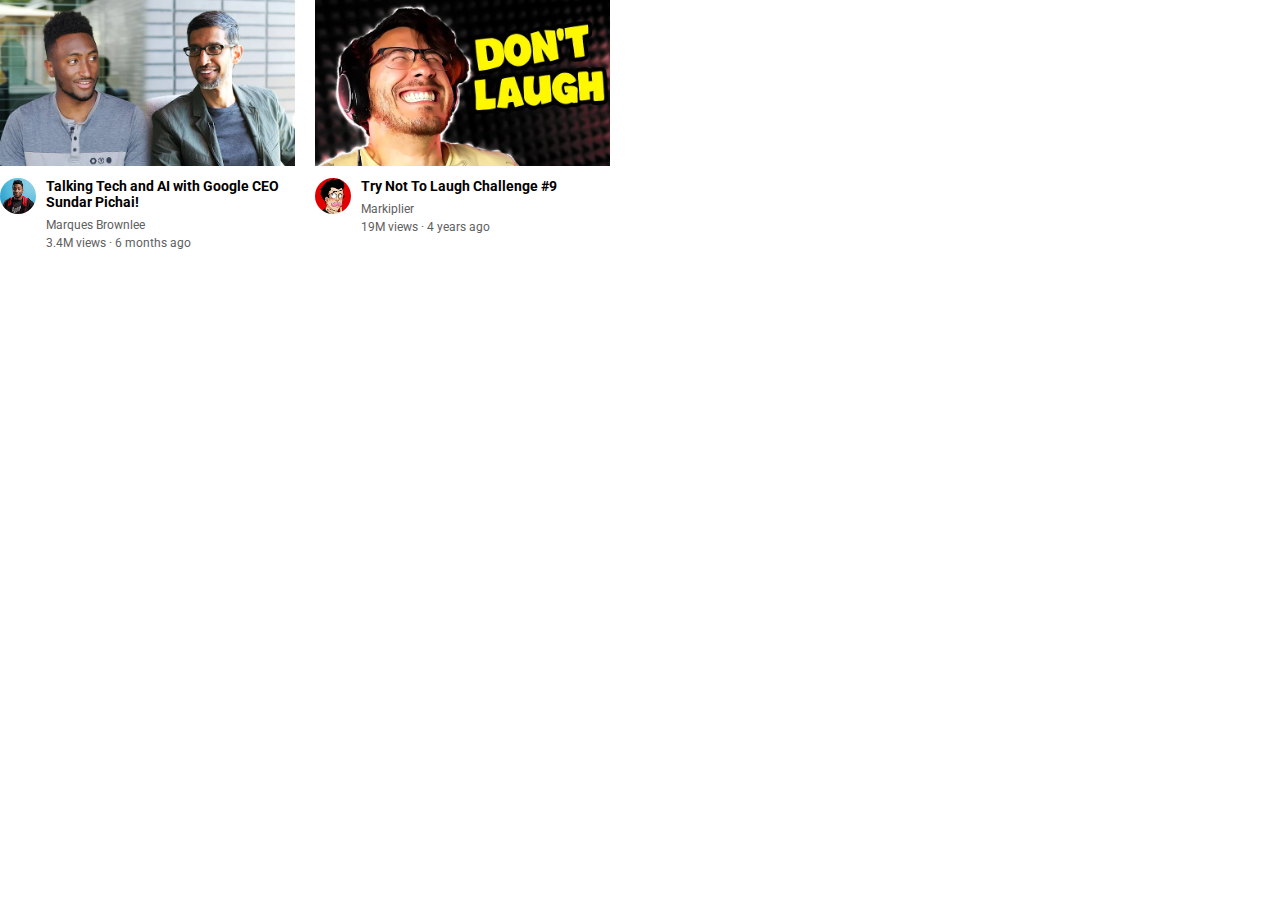
==== youtube/index.html @ 1db9e32d "youtube video preview done" ====
<!DOCTYPE html>
<html lang="en">
<head>
    <meta charset="UTF-8">
    <meta name="viewport" content="width=device-width, initial-scale=1.0">
    <title>Youtube Clone</title>
    <link rel="preconnect" href="https://fonts.googleapis.com">
<link rel="preconnect" href="https://fonts.gstatic.com" crossorigin>
<link href="https://fonts.googleapis.com/css2?family=Roboto:ital,wght@0,100;0,300;0,400;0,500;0,700;0,900;1,100;1,300;1,400;1,500;1,700;1,900&display=swap" rel="stylesheet">
    <link rel="stylesheet" href="style.css">

</head>
<body>
    <div class="video-preview">
        <div class="video-thamnail">
            <img class="img-thamnail" src="images/thumbnails/thumbnail-1.webp" alt="Thamnail">
        </div>
        <div class="viedo-info">
            <div class="channel">
                <img class="img-channel" src="images/channels/channel-1.jpeg" alt="Channel-img">
            </div>
            <div class="info">
                <h2 class="video-title">Talking Tech and AI with Google CEO Sundar Pichai!</h2>
                <p class="video-author-text">Marques Brownlee</p>
                <p class="video-view-text">3.4M views · 6 months ago</p>
            </div>
        </div>

    </div>
    <div class="video-preview">
        <div class="video-thamnail">
            <img class="img-thamnail" src="images/thumbnails/thumbnail-2.webp" alt="Thamnail">
        </div>
        <div class="viedo-info">
            <div class="channel">
                <img class="img-channel" src="images/channels/channel-2.jpeg" alt="Channel-img">
            </div>
            <div class="info">
                <h2 class="video-title">Try Not To Laugh Challenge #9</h2>
                <p class="video-author-text">Markiplier</p>
                <p class="video-view-text">19M views · 4 years ago</p>
            </div>
        </div>

    </div>
</body>
</html>
---- youtube/style.css ----
*{
    padding: 0;
    margin: 0;
}
.video-thamnail{
    margin-bottom: 8px;
}
.img-thamnail{
    width: 100%;
}
.video-title{
    font-family: Roboto, Arial, sans-serif;
    font-size: 14px;
    margin-bottom: 8px;
}
.video-author-text{
    margin-bottom: 4px;
}
.video-author-text, .video-view-text{
    color: rgb(96, 96, 96);
    font-family: Roboto, Arial, sans-serif;
    font-size: 12px;
}

.video-preview{
    width: 295px;
    display: inline-block;
    vertical-align: top;
    margin-right: 16px;
}
.channel, .info{
    display: inline-block;
    vertical-align: top;
}
.channel{
    width: 36px;
    margin-right: 6px;
}
.img-channel{
    width: 100%;
    border-radius: 25px;
}

.info{
    width: 248px;
}
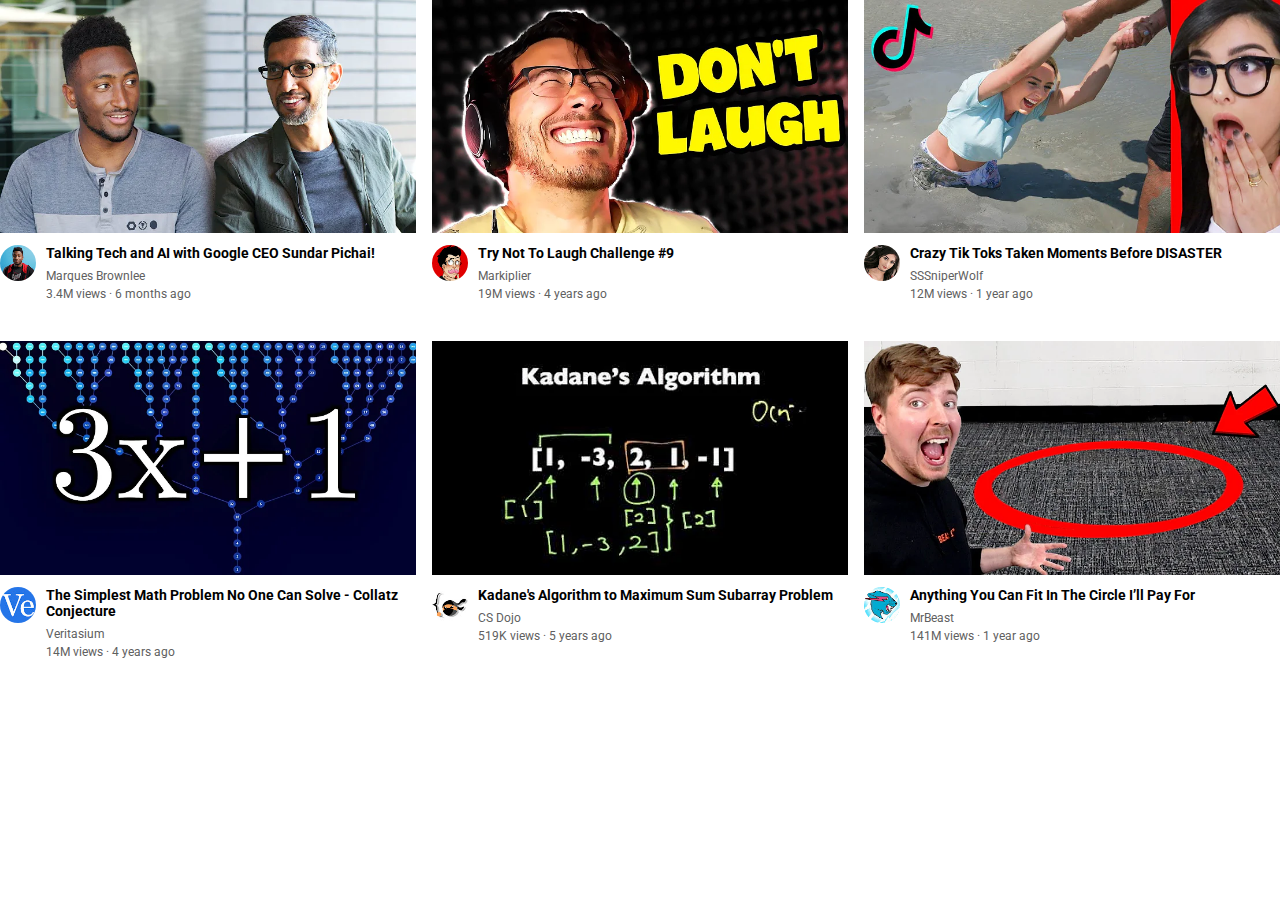
==== commit a7dc8e0f: "video section updated to grid" ====
--- a/youtube/index.html
+++ b/youtube/index.html
@@ -11,35 +11,105 @@
 
 </head>
 <body>
-    <div class="video-preview">
+    <div class="video-grid">
+        <div class="video-preview">
+            <div class="video-thamnail">
+                <img class="img-thamnail" src="images/thumbnails/thumbnail-1.webp" alt="Thamnail">
+            </div>
+            <div class="viedo-info">
+                <div class="channel">
+                    <img class="img-channel" src="images/channels/channel-1.jpeg" alt="Channel-img">
+                </div>
+                <div class="info">
+                    <h2 class="video-title">Talking Tech and AI with Google CEO Sundar Pichai!</h2>
+                    <p class="video-author-text">Marques Brownlee</p>
+                    <p class="video-view-text">3.4M views · 6 months ago</p>
+                </div>
+            </div>
+    
+        </div>
+        <div class="video-preview">
+            <div class="video-thamnail">
+                <img class="img-thamnail" src="images/thumbnails/thumbnail-2.webp" alt="Thamnail">
+            </div>
+            <div class="viedo-info">
+                <div class="channel">
+                    <img class="img-channel" src="images/channels/channel-2.jpeg" alt="Channel-img">
+                </div>
+                <div class="info">
+                    <h2 class="video-title">Try Not To Laugh Challenge #9</h2>
+                    <p class="video-author-text">Markiplier</p>
+                    <p class="video-view-text">19M views · 4 years ago</p>
+                </div>
+            </div>
+    
+        </div>
+        <div class="video-preview">
+            <div class="video-thamnail">
+                <img class="img-thamnail" src="images/thumbnails/thumbnail-3.webp" alt="Thamnail">
+            </div>
+            <div class="viedo-info">
+                <div class="channel">
+                    <img class="img-channel" src="images/channels/channel-3.jpeg" alt="Channel-img">
+                </div>
+                <div class="info">
+                    <h2 class="video-title">Crazy Tik Toks Taken Moments Before DISASTER</h2>
+                    <p class="video-author-text">SSSniperWolf</p>
+                    <p class="video-view-text">12M views · 1 year ago</p>
+                </div>
+            </div>
+    
+        </div>
+        <div class="video-preview">
+            <div class="video-thamnail">
+                <img class="img-thamnail" src="images/thumbnails/thumbnail-4.webp" alt="Thamnail">
+            </div>
+            <div class="viedo-info">
+                <div class="channel">
+                    <img class="img-channel" src="images/channels/channel-4.jpeg" alt="Channel-img">
+                </div>
+                <div class="info">
+                    <h2 class="video-title">
+                        The Simplest Math Problem No One Can Solve - Collatz Conjecture</h2>
+                    <p class="video-author-text">Veritasium</p>
+                    <p class="video-view-text">14M views · 4 years ago</p>
+                </div>
+            </div>
+    
+        </div>
+        <div class="video-preview">
+            <div class="video-thamnail">
+                <img class="img-thamnail" src="images/thumbnails/thumbnail-5.webp" alt="Thamnail">
+            </div>
+            <div class="viedo-info">
+                <div class="channel">
+                    <img class="img-channel" src="images/channels/channel-5.jpeg" alt="Channel-img">
+                </div>
+                <div class="info">
+                    <h2 class="video-title">
+                        Kadane's Algorithm to Maximum Sum Subarray Problem</h2>
+                    <p class="video-author-text">CS Dojo</p>
+                    <p class="video-view-text">519K views · 5 years ago</p>
+                </div>
+            </div>
+    
+        </div>
+        <div class="video-preview">
         <div class="video-thamnail">
-            <img class="img-thamnail" src="images/thumbnails/thumbnail-1.webp" alt="Thamnail">
-        </div>
-        <div class="viedo-info">
-            <div class="channel">
-                <img class="img-channel" src="images/channels/channel-1.jpeg" alt="Channel-img">
+                <img class="img-thamnail" src="images/thumbnails/thumbnail-6.webp" alt="Thamnail">
             </div>
-            <div class="info">
-                <h2 class="video-title">Talking Tech and AI with Google CEO Sundar Pichai!</h2>
-                <p class="video-author-text">Marques Brownlee</p>
-                <p class="video-view-text">3.4M views · 6 months ago</p>
+            <div class="viedo-info">
+                <div class="channel">
+                    <img class="img-channel" src="images/channels/channel-6.jpeg" alt="Channel-img">
+                </div>
+                <div class="info">
+                    <h2 class="video-title">
+                        Anything You Can Fit In The Circle I’ll Pay For</h2>
+                    <p class="video-author-text">MrBeast</p>
+                    <p class="video-view-text">141M views · 1 year ago</p>
+                </div>
             </div>
-        </div>
-
-    </div>
-    <div class="video-preview">
-        <div class="video-thamnail">
-            <img class="img-thamnail" src="images/thumbnails/thumbnail-2.webp" alt="Thamnail">
-        </div>
-        <div class="viedo-info">
-            <div class="channel">
-                <img class="img-channel" src="images/channels/channel-2.jpeg" alt="Channel-img">
-            </div>
-            <div class="info">
-                <h2 class="video-title">Try Not To Laugh Challenge #9</h2>
-                <p class="video-author-text">Markiplier</p>
-                <p class="video-view-text">19M views · 4 years ago</p>
-            </div>
+    
         </div>
 
     </div>
--- a/youtube/style.css
+++ b/youtube/style.css
@@ -1,6 +1,12 @@
 *{
     padding: 0;
     margin: 0;
+}
+.video-grid{
+    display: grid;
+    grid-template-columns: 1fr 1fr 1fr;
+    column-gap: 16px;
+    row-gap: 40px;
 }
 .video-thamnail{
     margin-bottom: 8px;
@@ -22,25 +28,16 @@
     font-size: 12px;
 }
 
-.video-preview{
-    width: 295px;
-    display: inline-block;
-    vertical-align: top;
-    margin-right: 16px;
+
+.viedo-info{
+    display: grid;
+    grid-template-columns: 36px 1fr;
+    column-gap: 10px;
 }
-.channel, .info{
-    display: inline-block;
-    vertical-align: top;
-}
-.channel{
-    width: 36px;
-    margin-right: 6px;
-}
+
 .img-channel{
     width: 100%;
     border-radius: 25px;
 }
 
-.info{
-    width: 248px;
-}
+
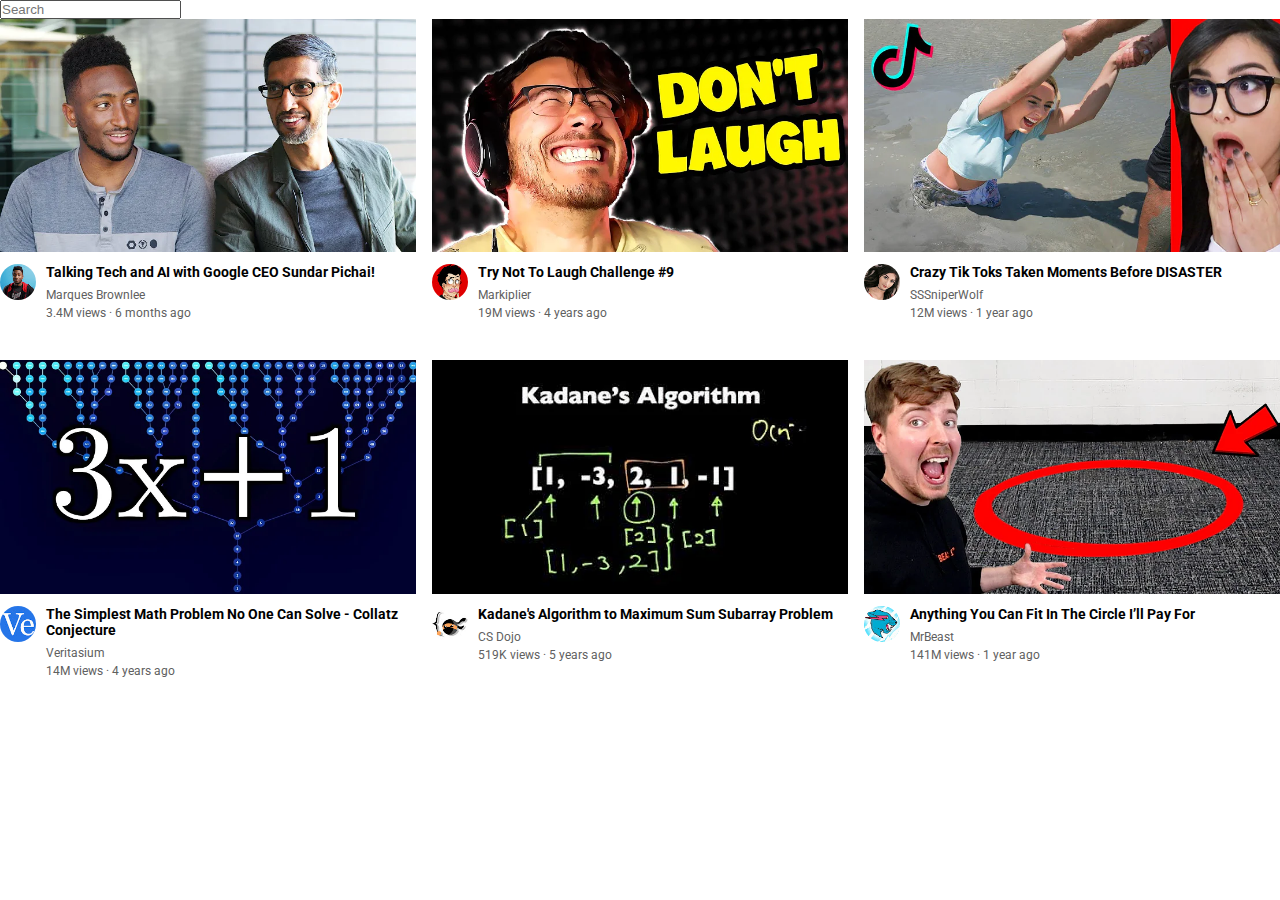
==== commit a15b9509: "header section added" ====
--- a/youtube/index.html
+++ b/youtube/index.html
@@ -11,6 +11,13 @@
 
 </head>
 <body>
+    <div class="header">
+        <div class="first-section"></div>
+        <div class="second-section">
+            <input type="text" placeholder="Search">
+        </div>
+        <div class="third-section"></div>
+    </div>
     <div class="video-grid">
         <div class="video-preview">
             <div class="video-thamnail">
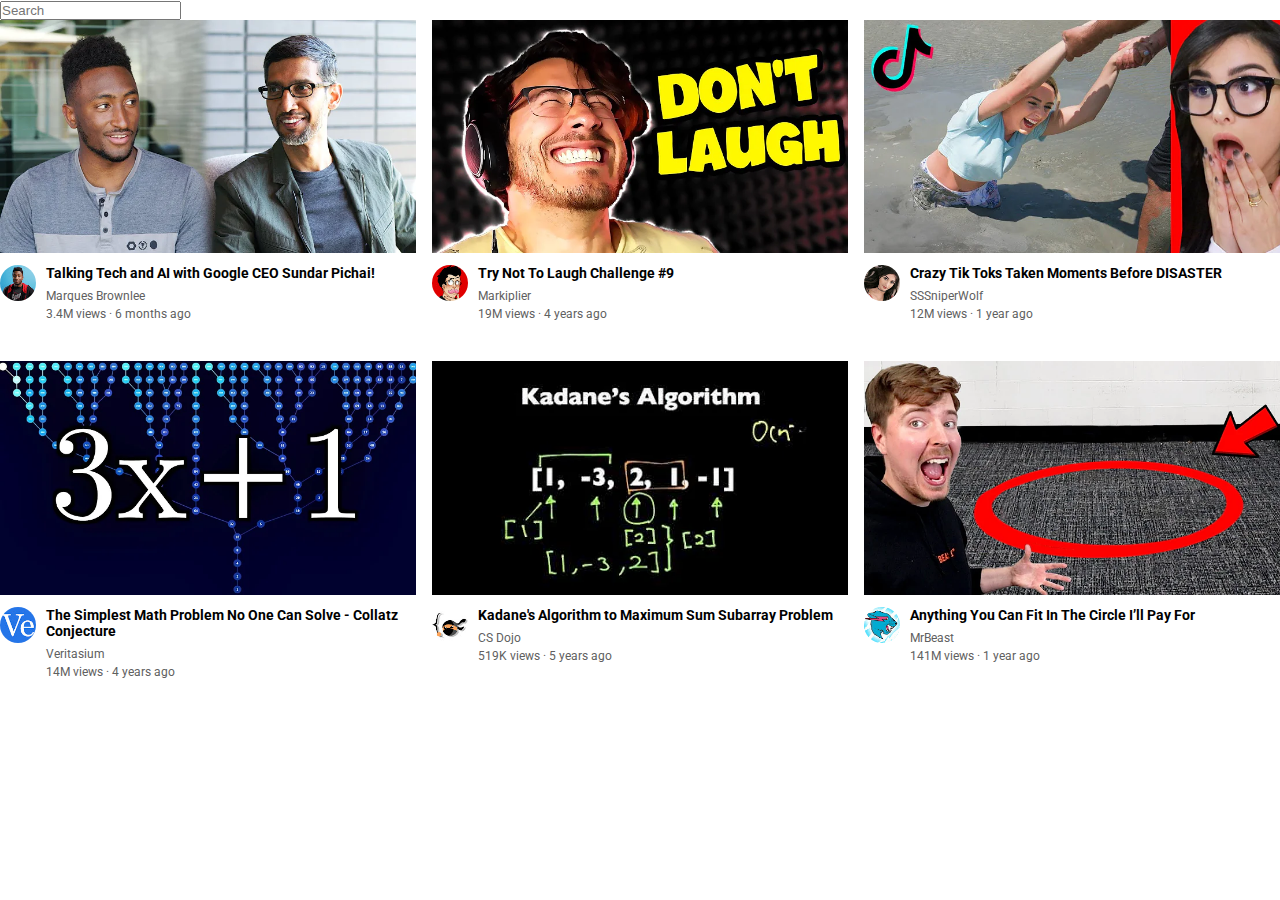
==== commit c583d66c: "header section added" ====
--- a/youtube/index.html
+++ b/youtube/index.html
@@ -7,11 +7,13 @@
     <link rel="preconnect" href="https://fonts.googleapis.com">
 <link rel="preconnect" href="https://fonts.gstatic.com" crossorigin>
 <link href="https://fonts.googleapis.com/css2?family=Roboto:ital,wght@0,100;0,300;0,400;0,500;0,700;0,900;1,100;1,300;1,400;1,500;1,700;1,900&display=swap" rel="stylesheet">
-    <link rel="stylesheet" href="style.css">
+    <link rel="stylesheet" href="styles/global_style.css">
+    <link rel="stylesheet" href="styles/header_style.css">
+    <link rel="stylesheet" href="styles/viedos_style.css">
 
 </head>
 <body>
-    <div class="header">
+    <div class=" ">
         <div class="first-section"></div>
         <div class="second-section">
             <input type="text" placeholder="Search">
--- a/youtube/styles/header_style.css
+++ b/youtube/styles/header_style.css
@@ -0,0 +1,7 @@
+*{
+    padding: 0;
+    margin: 0;
+}
+body{
+    font-family: Roboto, Arial, sans-serif;
+}--- a/youtube/styles/viedos_style.css
+++ b/youtube/styles/viedos_style.css
@@ -0,0 +1,36 @@
+
+.video-grid{
+    display: grid;
+    grid-template-columns: 1fr 1fr 1fr;
+    column-gap: 16px;
+    row-gap: 40px;
+}
+.video-thamnail{
+    margin-bottom: 8px;
+}
+.img-thamnail{
+    width: 100%;
+}
+.video-title{
+    font-size: 14px;
+    margin-bottom: 8px;
+}
+.video-author-text{
+    margin-bottom: 4px;
+}
+.video-author-text, .video-view-text{
+    color: rgb(96, 96, 96);
+    font-size: 12px;
+}
+.viedo-info{
+    display: grid;
+    grid-template-columns: 36px 1fr;
+    column-gap: 10px;
+}
+
+.img-channel{
+    width: 100%;
+    border-radius: 25px;
+}
+
+
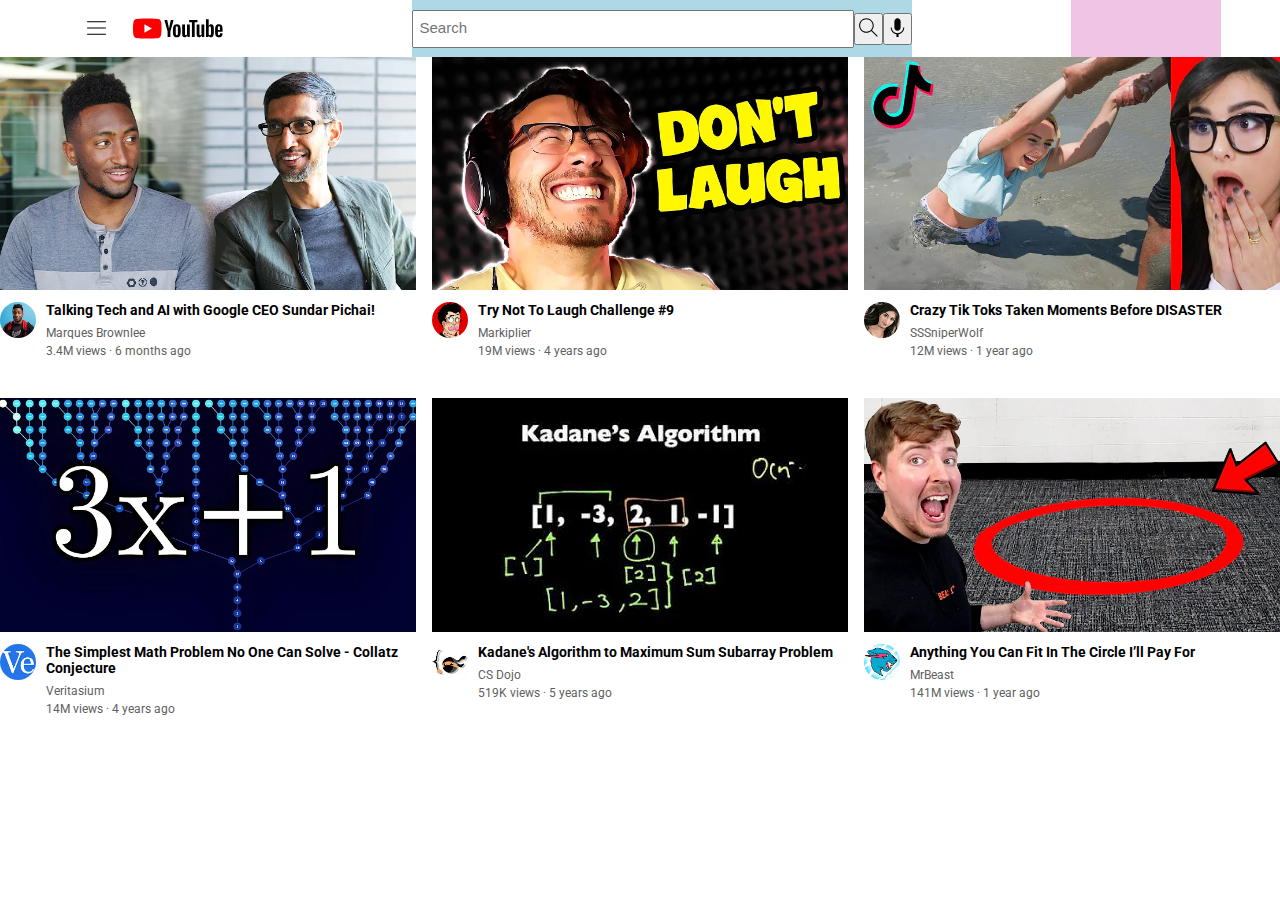
==== commit 07c5eb3f: "header section half done" ====
--- a/youtube/index.html
+++ b/youtube/index.html
@@ -13,10 +13,15 @@
 
 </head>
 <body>
-    <div class=" ">
-        <div class="first-section"></div>
+    <div class="header">
+        <div class="first-section">
+            <img class="hamburger-menu-icon" src="icons/hamburger-menu.svg" alt="hamburger-menu">
+            <img class="youtube-logo-icon" src="icons/youtube-logo.svg" alt="youtube-logo">
+        </div>
         <div class="second-section">
-            <input type="text" placeholder="Search">
+            <input class="search-bar" type="text" placeholder="Search">
+            <button class="search-button"><img class="search-button-icon" src="icons/search.svg" alt=""></button>
+            <button class="search-button-voice"><img class="search-voice-icon" src="icons/voice-search-icon.svg" alt=""></button>
         </div>
         <div class="third-section"></div>
     </div>
--- a/youtube/styles/global_style.css
+++ b/youtube/styles/global_style.css
@@ -0,0 +1,7 @@
+*{
+    padding: 0;
+    margin: 0;
+}
+body{
+    font-family: Roboto, Arial, sans-serif;
+}--- a/youtube/styles/header_style.css
+++ b/youtube/styles/header_style.css
@@ -1,7 +1,44 @@
-*{
-    padding: 0;
-    margin: 0;
+.header{
+    height: 57px;
+    display: flex;
+    flex-direction: row;
+    justify-content: space-around;
 }
-body{
-    font-family: Roboto, Arial, sans-serif;
+.first-section{
+    display: flex;
+}
+.hamburger-menu-icon{
+    width: 25px;
+    margin: 0 24px ;
+}
+.youtube-logo-icon{
+    width: 90px;
+}
+
+.second-section{
+    background-color: lightblue;
+    flex: 1;
+    margin-left: 70px;
+    margin-right: 40px;
+    max-width: 500px;
+    display: flex;
+    align-items: center;
+}
+.search-bar{
+    flex: 1;
+    height: 34px;
+    padding-left: 6px ;
+}
+
+.search-bar::placeholder{
+    font-size: 15px;
+}
+
+.search-button-icon, .search-voice-icon{
+    width: 25px;
+}
+
+.third-section{
+    background-color: rgb(239, 196, 229);
+    width: 150px;
 }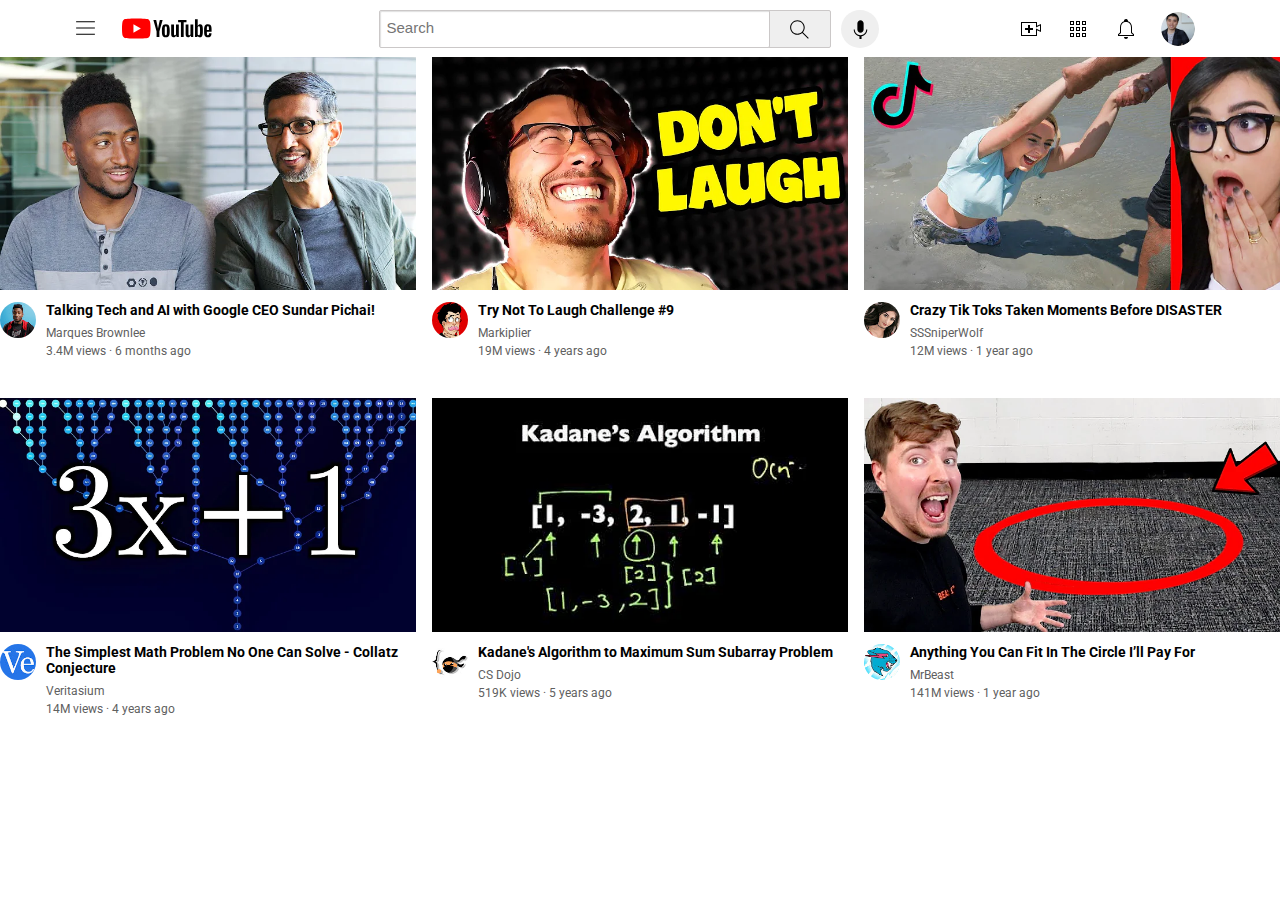
==== commit 4bad5dc3: "header style done" ====
--- a/youtube/index.html
+++ b/youtube/index.html
@@ -23,7 +23,12 @@
             <button class="search-button"><img class="search-button-icon" src="icons/search.svg" alt=""></button>
             <button class="search-button-voice"><img class="search-voice-icon" src="icons/voice-search-icon.svg" alt=""></button>
         </div>
-        <div class="third-section"></div>
+        <div class="third-section">
+            <img class="upload-icon" src="icons/upload.svg" alt="upload">
+            <img class="apps-icon" src="icons/youtube-apps.svg" alt="youtube-apps">
+            <img class="notify-icon" src="icons/notifications.svg" alt="upload">
+            <img class="profile-icon" src="images/channels/my-channel.jpeg" alt="my-channel">
+        </div>
     </div>
     <div class="video-grid">
         <div class="video-preview">
--- a/youtube/styles/header_style.css
+++ b/youtube/styles/header_style.css
@@ -16,7 +16,6 @@
 }
 
 .second-section{
-    background-color: lightblue;
     flex: 1;
     margin-left: 70px;
     margin-right: 40px;
@@ -26,19 +25,51 @@
 }
 .search-bar{
     flex: 1;
-    height: 34px;
+    height: 36px;
     padding-left: 6px ;
+    border-radius: 2px;
+    border: 1px solid rgb(203, 200, 200);
+    box-shadow: inset 1px 1px 1px rgba(176, 175, 175, 0.388);
+    z-index: 1;
 }
 
 .search-bar::placeholder{
     font-size: 15px;
 }
-
+.search-button{
+    height: 38px;
+    width: 64px;
+    border-radius: 2px;
+    border: 1px solid rgb(203, 200, 200);
+    margin-left: -3px;
+    margin-right: 10px;
+    padding-top: 5px;
+}
 .search-button-icon, .search-voice-icon{
     width: 25px;
+
+}
+.search-button-voice{
+    height: 38px;
+    width: 38px;
+    border: none;
+    border-radius: 19px;
+    padding-top: 5px;
 }
 
 .third-section{
-    background-color: rgb(239, 196, 229);
-    width: 150px;
+    width: 180px;
+    display: flex;
+    justify-content: space-around;
+    align-items: center;
+    margin-right: 34px;
+
+}
+.upload-icon, .apps-icon, .notify-icon{
+width: 24px;
+margin-right: 20px;
+}
+.profile-icon{
+    width: 34px;
+    border-radius: 17px;
 }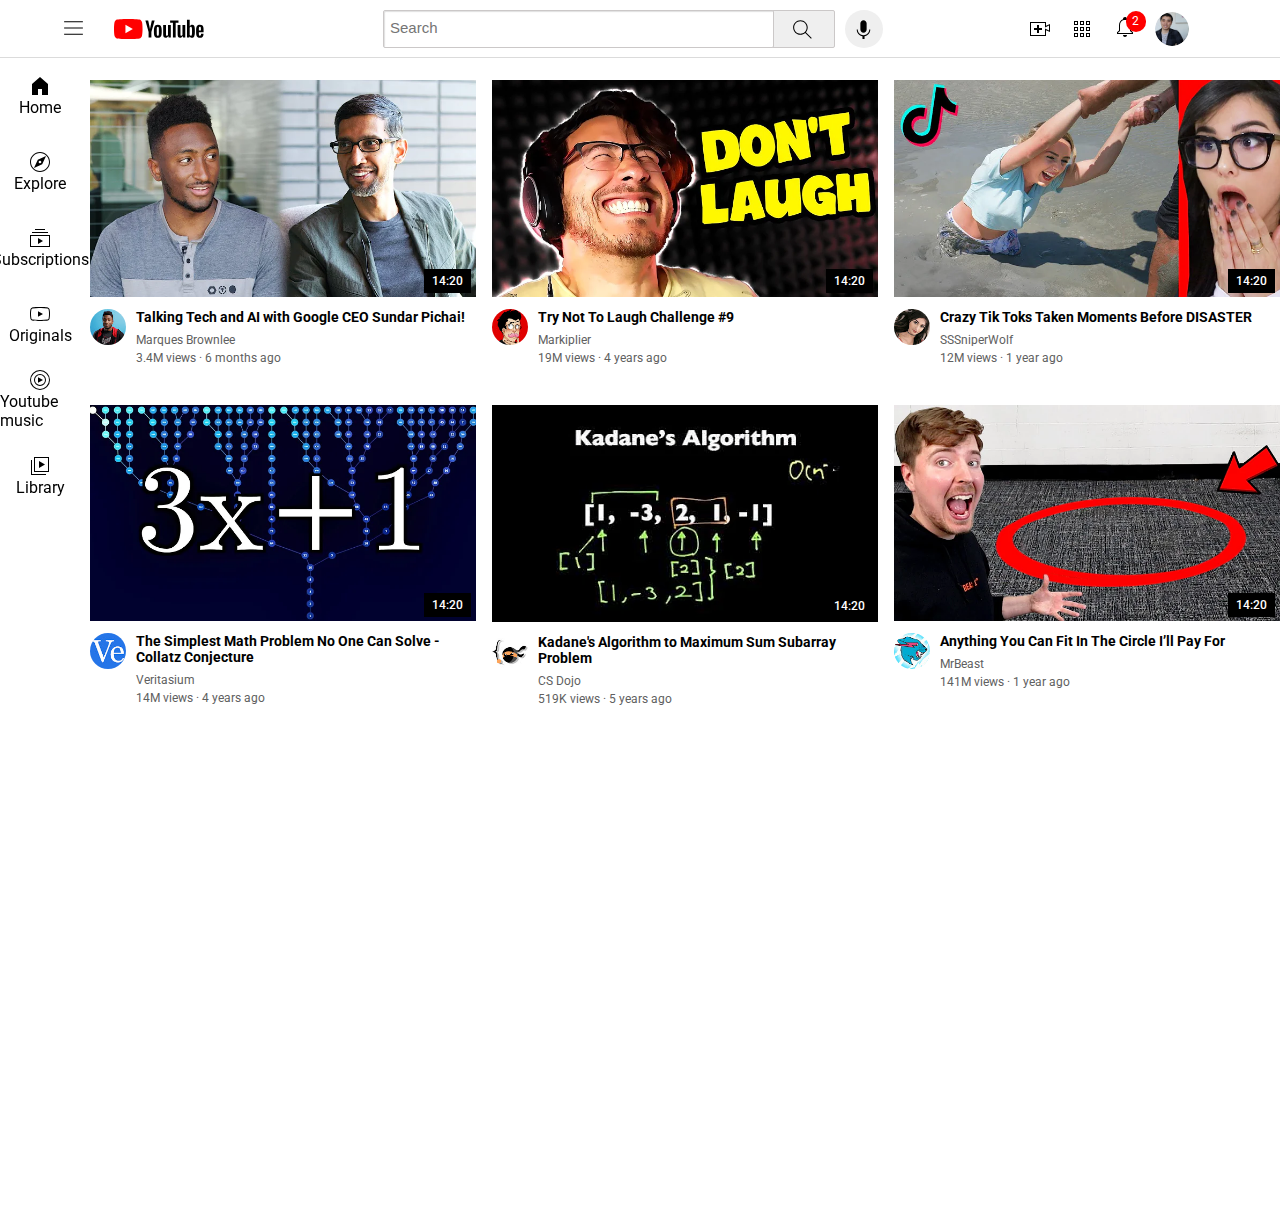
==== commit f0f29a0b: "header nev bar fixed" ====
--- a/youtube/index.html
+++ b/youtube/index.html
@@ -10,6 +10,7 @@
     <link rel="stylesheet" href="styles/global_style.css">
     <link rel="stylesheet" href="styles/header_style.css">
     <link rel="stylesheet" href="styles/viedos_style.css">
+    <link rel="stylesheet" href="styles/side_nevbar.css">
 
 </head>
 <body>
@@ -26,14 +27,44 @@
         <div class="third-section">
             <img class="upload-icon" src="icons/upload.svg" alt="upload">
             <img class="apps-icon" src="icons/youtube-apps.svg" alt="youtube-apps">
-            <img class="notify-icon" src="icons/notifications.svg" alt="upload">
+            <div class="notifi-container">
+                <img class="notify-icon" src="icons/notifications.svg" alt="upload">
+                <div class="notifi-number">2</div>
+            </div>
             <img class="profile-icon" src="images/channels/my-channel.jpeg" alt="my-channel">
+        </div>
+    </div>
+    <div class="side-navbar">
+        <div class="side-bar-link">
+            <img src="icons/home.svg" alt="">
+            <div>Home</div>
+        </div>
+        <div class="side-bar-link">
+            <img src="icons/explore.svg" alt="">
+            <div>Explore</div>
+        </div>
+        <div class="side-bar-link">
+            <img src="icons/subscriptions.svg" alt="">
+            <div>Subscriptions</div>
+        </div>
+        <div class="side-bar-link">
+            <img src="icons/originals.svg" alt="">
+            <div>Originals</div>
+        </div>
+        <div class="side-bar-link">
+            <img src="icons/youtube-music.svg" alt="">
+            <div>Youtube music</div>
+        </div>
+        <div class="side-bar-link">
+            <img src="icons/library.svg" alt="">
+            <div>Library</div>
         </div>
     </div>
     <div class="video-grid">
         <div class="video-preview">
             <div class="video-thamnail">
                 <img class="img-thamnail" src="images/thumbnails/thumbnail-1.webp" alt="Thamnail">
+                <div class="video-time">14:20</div>
             </div>
             <div class="viedo-info">
                 <div class="channel">
@@ -50,6 +81,7 @@
         <div class="video-preview">
             <div class="video-thamnail">
                 <img class="img-thamnail" src="images/thumbnails/thumbnail-2.webp" alt="Thamnail">
+                <div class="video-time">14:20</div>
             </div>
             <div class="viedo-info">
                 <div class="channel">
@@ -66,6 +98,7 @@
         <div class="video-preview">
             <div class="video-thamnail">
                 <img class="img-thamnail" src="images/thumbnails/thumbnail-3.webp" alt="Thamnail">
+                <div class="video-time">14:20</div>
             </div>
             <div class="viedo-info">
                 <div class="channel">
@@ -82,6 +115,7 @@
         <div class="video-preview">
             <div class="video-thamnail">
                 <img class="img-thamnail" src="images/thumbnails/thumbnail-4.webp" alt="Thamnail">
+                <div class="video-time">14:20</div>
             </div>
             <div class="viedo-info">
                 <div class="channel">
@@ -99,6 +133,7 @@
         <div class="video-preview">
             <div class="video-thamnail">
                 <img class="img-thamnail" src="images/thumbnails/thumbnail-5.webp" alt="Thamnail">
+                <div class="video-time">14:20</div>
             </div>
             <div class="viedo-info">
                 <div class="channel">
@@ -116,6 +151,7 @@
         <div class="video-preview">
         <div class="video-thamnail">
                 <img class="img-thamnail" src="images/thumbnails/thumbnail-6.webp" alt="Thamnail">
+                <div class="video-time">14:20</div>
             </div>
             <div class="viedo-info">
                 <div class="channel">
--- a/youtube/styles/global_style.css
+++ b/youtube/styles/global_style.css
@@ -4,4 +4,7 @@
 }
 body{
     font-family: Roboto, Arial, sans-serif;
+    padding-top: 80px;
+    padding-left: 90px;
+    margin-bottom: 500px;
 }--- a/youtube/styles/header_style.css
+++ b/youtube/styles/header_style.css
@@ -3,13 +3,23 @@
     display: flex;
     flex-direction: row;
     justify-content: space-around;
+    position: fixed;
+    top: 0;
+    left: 0;
+    right: 0;
+    background-color: white;
+    border-bottom:1px solid rgb(219, 219, 219) ;
+    z-index: 100;
 }
 .first-section{
     display: flex;
+    width: 170px;
+    justify-content: space-around;
+    align-items: center;
+    flex-shrink: 0;
 }
 .hamburger-menu-icon{
     width: 25px;
-    margin: 0 24px ;
 }
 .youtube-logo-icon{
     width: 90px;
@@ -31,6 +41,7 @@
     border: 1px solid rgb(203, 200, 200);
     box-shadow: inset 1px 1px 1px rgba(176, 175, 175, 0.388);
     z-index: 1;
+    width: 0;
 }
 
 .search-bar::placeholder{
@@ -63,13 +74,28 @@
     justify-content: space-around;
     align-items: center;
     margin-right: 34px;
-
+    flex-shrink: 0;
 }
 .upload-icon, .apps-icon, .notify-icon{
 width: 24px;
-margin-right: 20px;
 }
 .profile-icon{
     width: 34px;
     border-radius: 17px;
+}
+.notifi-container{
+    position: relative;
+}
+.notifi-number{
+    position: absolute;
+    width: 20px;
+    height: 18px;
+    background-color: red;
+    text-align: center;
+    color: white;
+    border-radius: 15px;
+    padding-top: 3px;
+    font-size: 12px;
+    top: -4px;
+    right: -9px;
 }--- a/youtube/styles/viedos_style.css
+++ b/youtube/styles/viedos_style.css
@@ -7,9 +7,20 @@
 }
 .video-thamnail{
     margin-bottom: 8px;
+    position: relative;
 }
 .img-thamnail{
     width: 100%;
+}
+.video-time{
+    position: absolute;
+    background-color: black;
+    color: white;
+    padding: 5px 8px;
+    bottom: 8px;
+    right: 5px;
+    font-size: 12px;
+    font-weight: 500;
 }
 .video-title{
     font-size: 14px;
--- a/youtube/styles/side_nevbar.css
+++ b/youtube/styles/side_nevbar.css
@@ -0,0 +1,25 @@
+.side-navbar{
+    position: fixed;
+    top: 57px;
+    bottom: 0;
+    left: 0;
+    width: 80px;
+    background-color: white;
+}
+
+.side-bar-link{
+    height: 76px;
+    display: flex;
+    justify-content: center;
+    align-items: center;
+    flex-direction: column;
+}
+
+.side-bar-link:hover{
+    background-color: rgb(235, 235, 235);
+}
+
+.side-bar-link img{
+    height: 24px;
+}
+
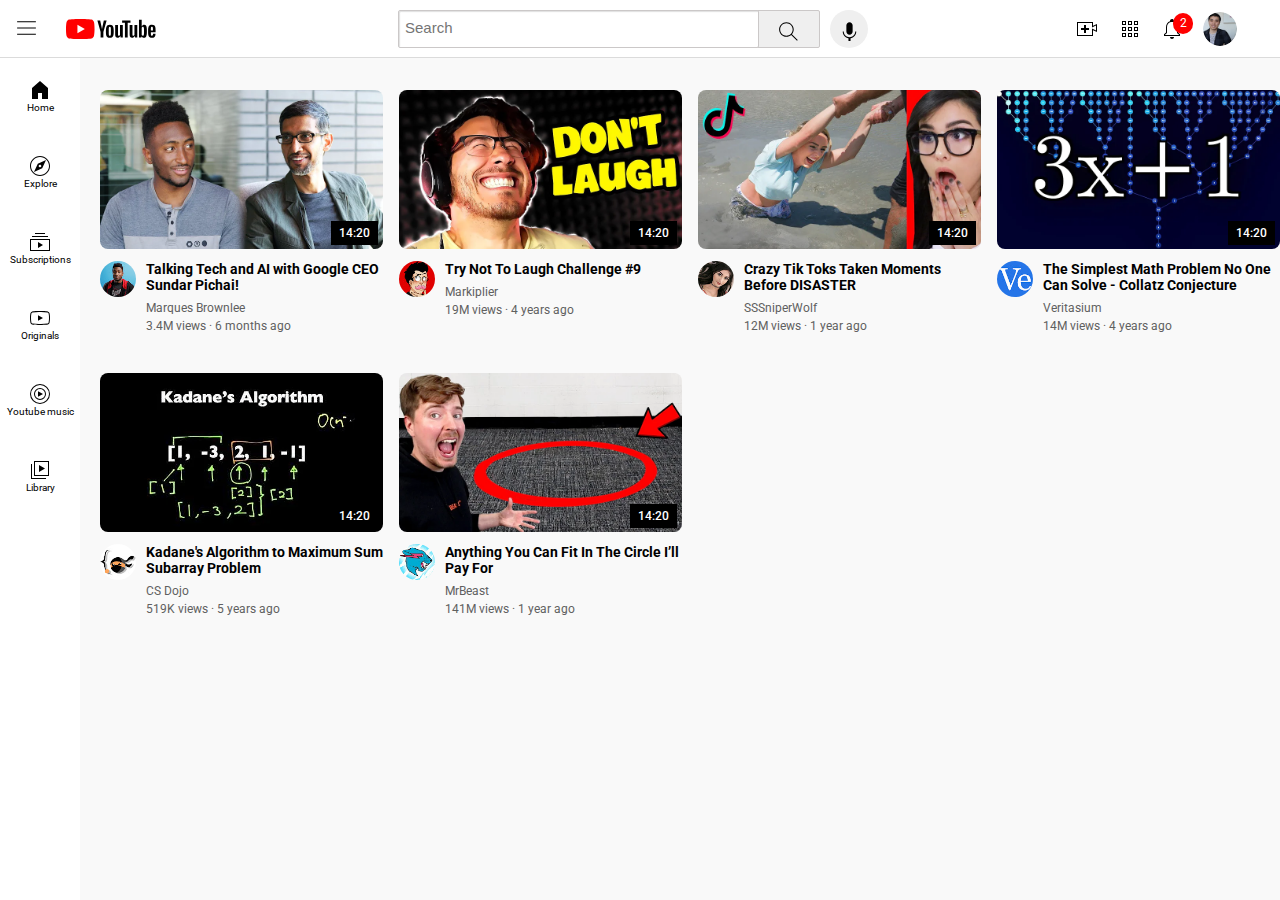
==== commit 03af737e: "Media query added" ====
--- a/youtube/index.html
+++ b/youtube/index.html
@@ -21,15 +21,28 @@
         </div>
         <div class="second-section">
             <input class="search-bar" type="text" placeholder="Search">
-            <button class="search-button"><img class="search-button-icon" src="icons/search.svg" alt=""></button>
-            <button class="search-button-voice"><img class="search-voice-icon" src="icons/voice-search-icon.svg" alt=""></button>
+            <button class="search-button">
+                <img class="search-button-icon" src="icons/search.svg" alt="">
+                <div class="tooltip">Search</div>
+            </button>
+            <button class="search-button-voice">
+                <img class="search-voice-icon" src="icons/voice-search-icon.svg" alt="">
+                <div class="tooltip">Search</div>
+            </button>
         </div>
         <div class="third-section">
-            <img class="upload-icon" src="icons/upload.svg" alt="upload">
-            <img class="apps-icon" src="icons/youtube-apps.svg" alt="youtube-apps">
+            <div class="upload-icon-section">
+                <img class="upload-icon" src="icons/upload.svg" alt="upload">
+                <div class="tooltip">Search</div>
+            </div>
+            <div class="apps-icon-section">
+                <img class="apps-icon" src="icons/youtube-apps.svg" alt="youtube-apps">
+                <div class="tooltip">Search</div>
+            </div>
             <div class="notifi-container">
                 <img class="notify-icon" src="icons/notifications.svg" alt="upload">
                 <div class="notifi-number">2</div>
+                <div class="tooltip">Search</div>
             </div>
             <img class="profile-icon" src="images/channels/my-channel.jpeg" alt="my-channel">
         </div>
--- a/youtube/styles/global_style.css
+++ b/youtube/styles/global_style.css
@@ -4,7 +4,7 @@
 }
 body{
     font-family: Roboto, Arial, sans-serif;
-    padding-top: 80px;
-    padding-left: 90px;
-    margin-bottom: 500px;
+    padding-top: 90px;
+    padding-left: 100px;
+    background-color: rgb(249, 249, 249);
 }--- a/youtube/styles/header_style.css
+++ b/youtube/styles/header_style.css
@@ -2,7 +2,7 @@
     height: 57px;
     display: flex;
     flex-direction: row;
-    justify-content: space-around;
+    justify-content: space-between;
     position: fixed;
     top: 0;
     left: 0;
@@ -29,7 +29,7 @@
     flex: 1;
     margin-left: 70px;
     margin-right: 40px;
-    max-width: 500px;
+    max-width: 470px;
     display: flex;
     align-items: center;
 }
@@ -55,6 +55,9 @@
     margin-left: -3px;
     margin-right: 10px;
     padding-top: 5px;
+    position: relative;
+    display: flex;
+    justify-content: center;
 }
 .search-button-icon, .search-voice-icon{
     width: 25px;
@@ -66,6 +69,33 @@
     border: none;
     border-radius: 19px;
     padding-top: 5px;
+    position: relative;
+    display: flex;
+    justify-content: center;
+}
+.upload-icon-section,.apps-icon-section{
+    display: flex;
+    position: relative;
+    justify-content: center;
+}
+.tooltip{
+    position: absolute;
+    background-color: gray;
+    color: white;
+    padding: 8px 4px ;
+    border-radius: 2px;
+    font-size: 12px;
+    bottom: -30px;
+    pointer-events: none;
+    opacity: 0;
+}
+
+.search-button:hover .tooltip,
+.upload-icon-section:hover .tooltip,
+.apps-icon-section:hover .tooltip,
+.notifi-container:hover .tooltip,
+.search-button-voice:hover .tooltip{
+    opacity: 1;
 }
 
 .third-section{
@@ -85,6 +115,8 @@
 }
 .notifi-container{
     position: relative;
+    display: flex;
+    justify-content: center;
 }
 .notifi-number{
     position: absolute;
--- a/youtube/styles/viedos_style.css
+++ b/youtube/styles/viedos_style.css
@@ -5,12 +5,28 @@
     column-gap: 16px;
     row-gap: 40px;
 }
+@media (max-width:750px) {
+    .video-grid{
+        grid-template-columns: 1fr 1fr;
+    }
+}
+@media (min-width:750px) AND (max-width:999px) {
+    .video-grid{
+        grid-template-columns: 1fr 1fr 1fr;
+    }
+}
+@media (min-width:1000px) {
+    .video-grid{
+        grid-template-columns: 1fr 1fr 1fr 1fr;
+    }
+}
 .video-thamnail{
     margin-bottom: 8px;
     position: relative;
 }
 .img-thamnail{
     width: 100%;
+    border-radius: 8px;
 }
 .video-time{
     position: absolute;
--- a/youtube/styles/side_nevbar.css
+++ b/youtube/styles/side_nevbar.css
@@ -22,4 +22,7 @@
 .side-bar-link img{
     height: 24px;
 }
+.side-bar-link div{
+    font-size: 10px;
+}
 
